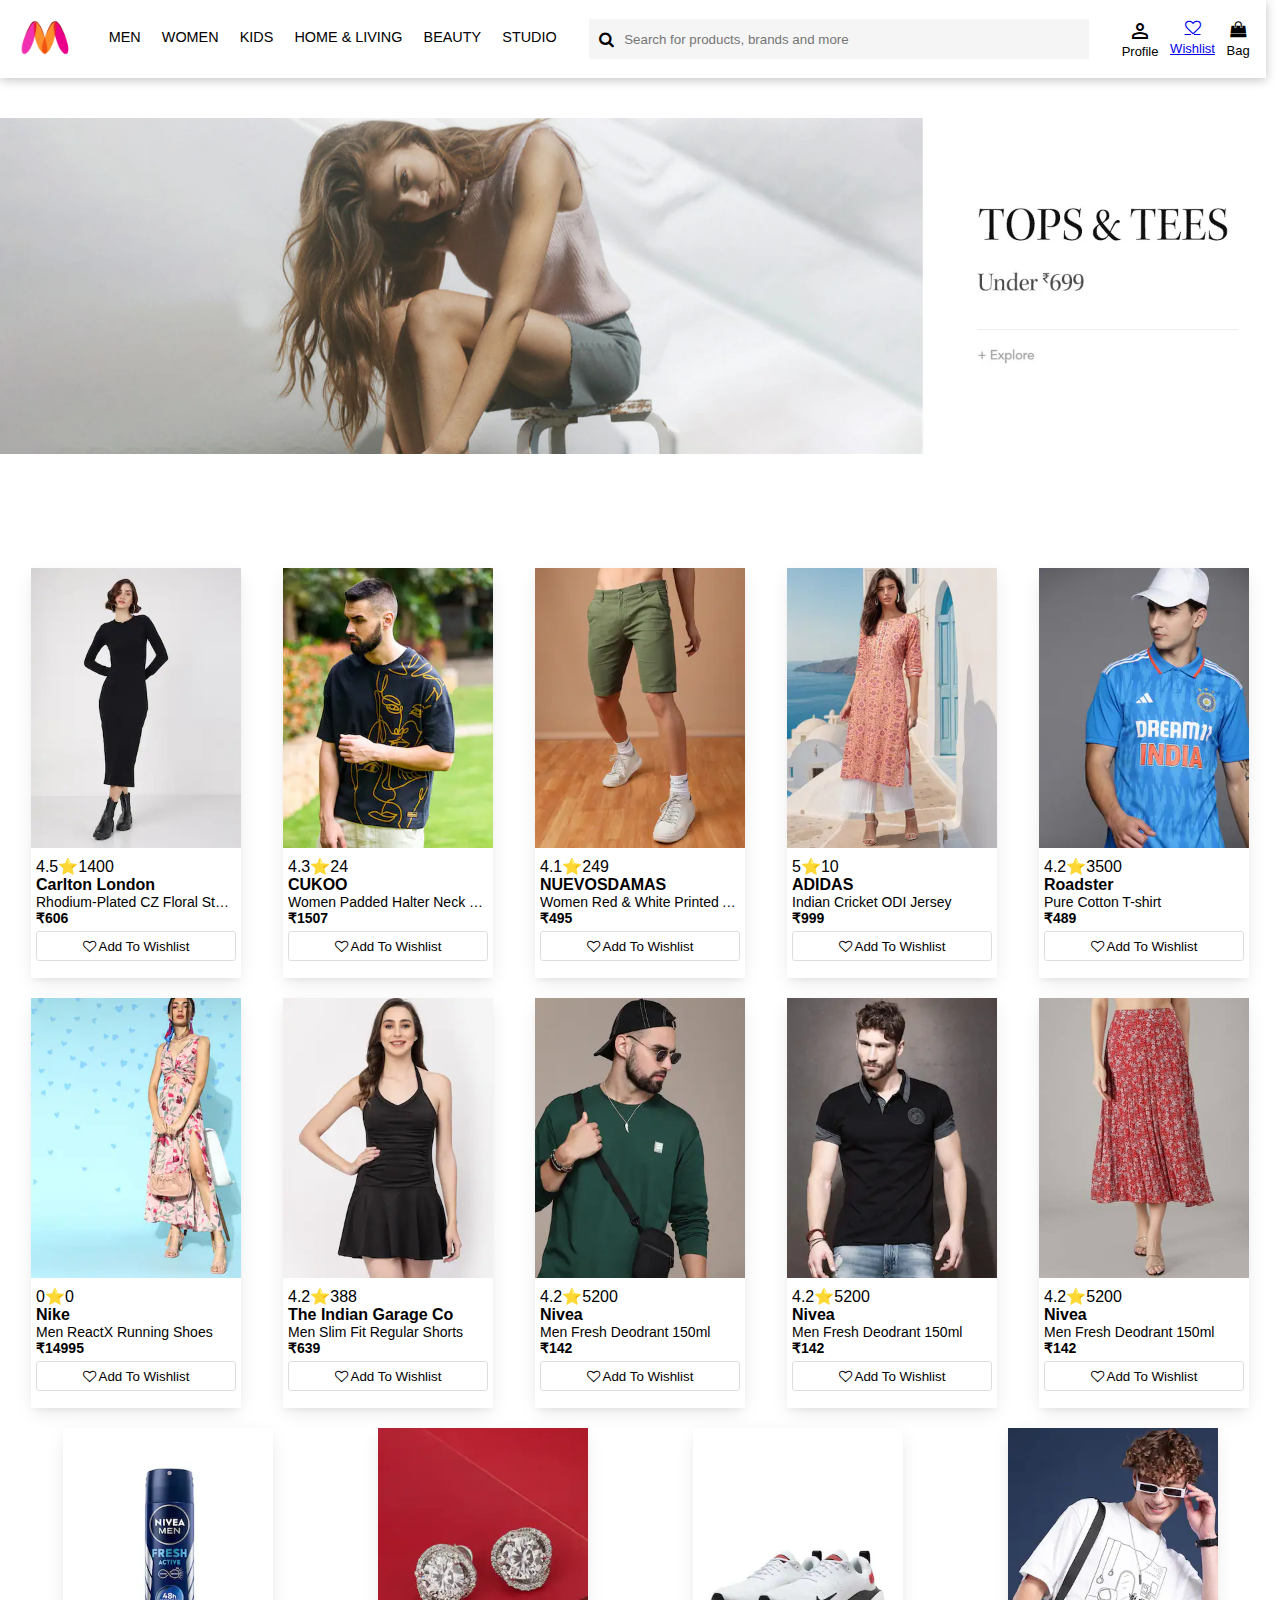
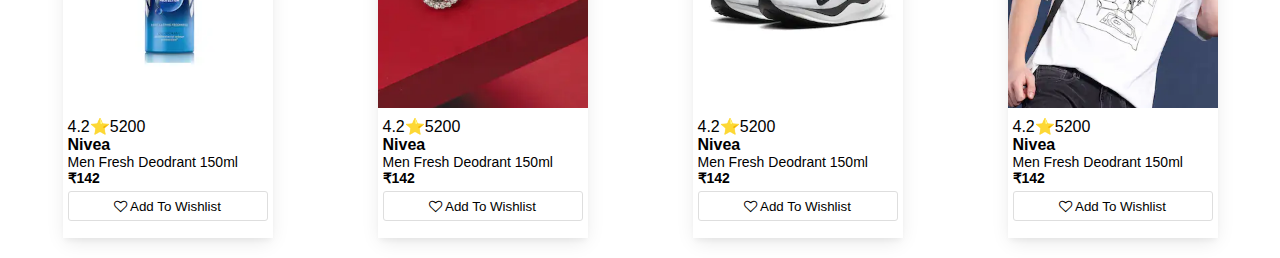
==== index.html @ fc10c4d9 "Add all files" ====
<!DOCTYPE html>
<html lang="en">
<head>
    <link rel="stylesheet" href="https://cdnjs.cloudflare.com/ajax/libs/font-awesome/4.7.0/css/font-awesome.min.css">
    <link href="https://fonts.googleapis.com/icon?family=Material+Icons"
      rel="stylesheet">
    <link rel="stylesheet" href="https://fonts.googleapis.com/css2?family=Material+Symbols+Outlined:opsz,wght,FILL,GRAD@20..48,100..700,0..1,-50..200" />
    <link rel="stylesheet" href="style.css">
    <title>Myntra</title>
</head>
<body>
    <header class="header-nav"></header>
    <div class="slideshow-container"></div>
    <main>
        <div class="shopByCategoty"></div>  
        <div class="shop-items-container"></div>
    </main>

    <footer></footer>
    <!-- <script type="module" src="./data/items.js"></script> -->
    <script src="./data/items.js"></script>
    <script src="./Script/header.js"></script> <!-- header.js has script for both navbar-->
    <script src="./Script/script.js"></script>
    <script src="./Script/slider.js"></script>
</body>
</html>
---- style.css ----
*{
    margin:0;
    padding: 0;
    box-sizing: border-box;
    font-family: Assistant,-apple-system,BlinkMacSystemFont,Segoe UI,Roboto,Helvetica,Arial,sans-serif;
    -webkit-font-smoothing: antialiased;
}
header{
    /* position: fixed;  */
    height: 78px;
    width: 98.9vw;
    display: flex;
    justify-content: space-around;
    align-items: center;
    background-color: #ffffff;
    box-shadow: rgba(0, 0, 0, 0.24) 0px 2px 10px;
}

nav{
    width: 35vw;
}

nav ul{
    display: flex;
    justify-content: space-between;
    font-size: .9rem;
    font-weight: 500;
}

nav ul div{
    padding: 27px 0;
    border-bottom: 5px solid white
}
/* nav ul div:hover{
    border-color: aqua;
} */
.searchBar{
    min-width: 500px;
    height: 40px;
    display: flex;
    align-items: center;
    justify-content: space-between;
    background-color: #f5f5f6;
}
.searchIcon{
    padding: 10px;
    background-color: #f5f5f6;
}

.searchBar input{
    outline: none;
    border: none;
    height: 20px;
    flex-grow: 1;
    background-color: #f5f5f6;
}
.searchBar input:focus{
    outline: none;
    border: none;
    
}

.actionBar{
    width: 10vw;
    height: 41px;
    display: flex;
    justify-content: space-between;
}
.actionContainer{
    display: flex;
    flex-direction: column;
    align-items: center;
    justify-content: center;
}
.actionContainer:hover{
    cursor: pointer;
}



.slideshow-container{
margin-top: 40px;
}

.fade {
    animation-name: fade;
    animation-duration: 2s;
  }
  
  @keyframes fade {
    from {opacity: .4} 
    to {opacity: 1}
  }

.shopByCategoty{
    margin-top: 90px;
}
.shopByCategoty .tag{
    color: #3e4152;
    font-size: 1.6rem;
    word-spacing: 5px;
    letter-spacing: 5px;
    margin-left: 44px;
    margin-bottom: 50px;
}
.categoryItems{
    display: flex;
    flex-wrap: wrap;
    justify-content: space-evenly;
}
.categoryItems a .categoryItemImg{
    width: 240px;
}


/* .shop-items-container{
    width: 100vw;
} */
.shop-items-container{
    display: flex;
    flex-wrap: wrap;
    justify-content: space-around;
    gap: 20px;
    padding: 20px;
    margin-top: 50px;
}
.item-container{
    background-color: rgb(255, 255, 255);
    height: 410px;
    width: 210px;
    display: flex;
    flex-direction: column;
    box-shadow: rgba(0, 0, 0, 0.1) 0px 6px 19px -3px, rgba(0, 0, 0, 0.05) 0px 4px 6px -2px;
}
.item-info{
    padding: 5px;
}
.truncate{
    white-space: nowrap;
    overflow: hidden;
    text-overflow: ellipsis;
}
.add-to-wishlist{
    width: 200px;
    height: 30px;
    margin-top: 5px;
    background: #ffffff;
    border: 1px solid rgb(222, 222, 222);
    border-radius: 3px;
}
.add-to-wishlist:hover{
    cursor: pointer;
    border-color: #3e4152;
}
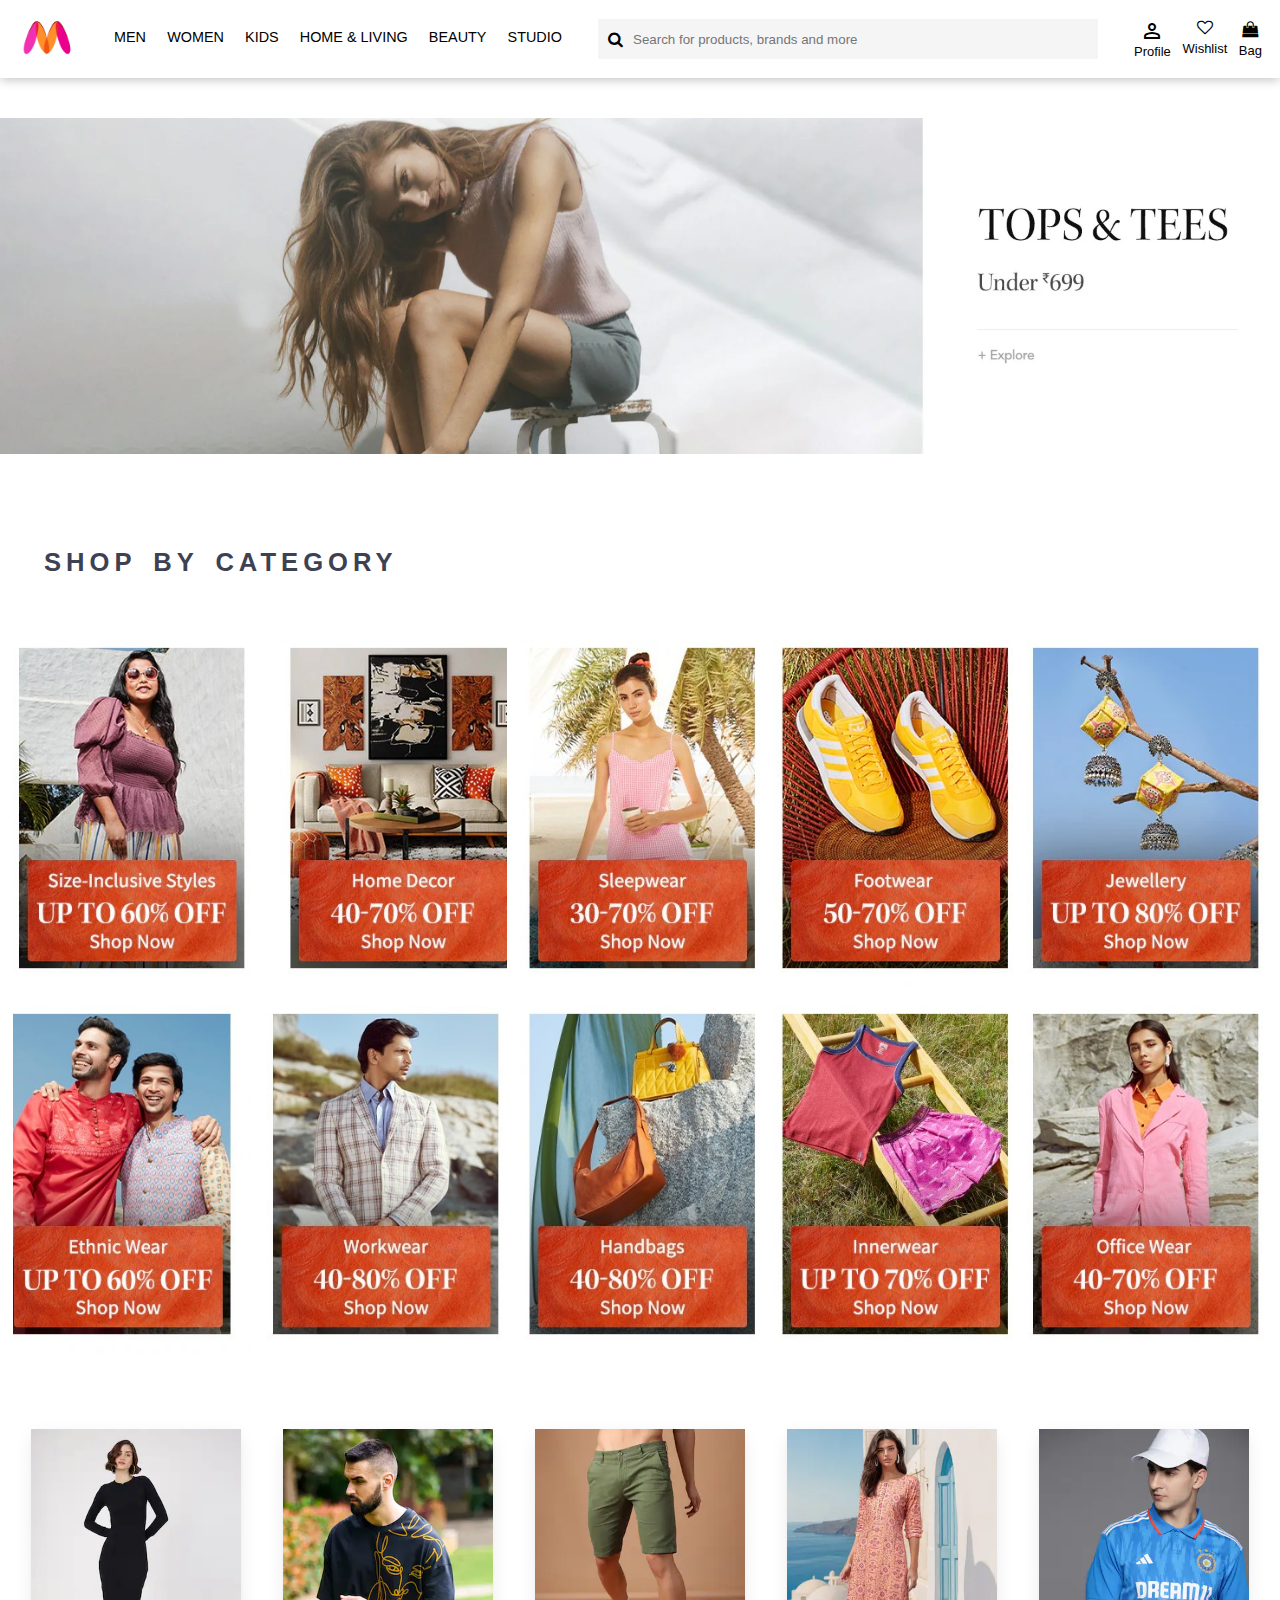
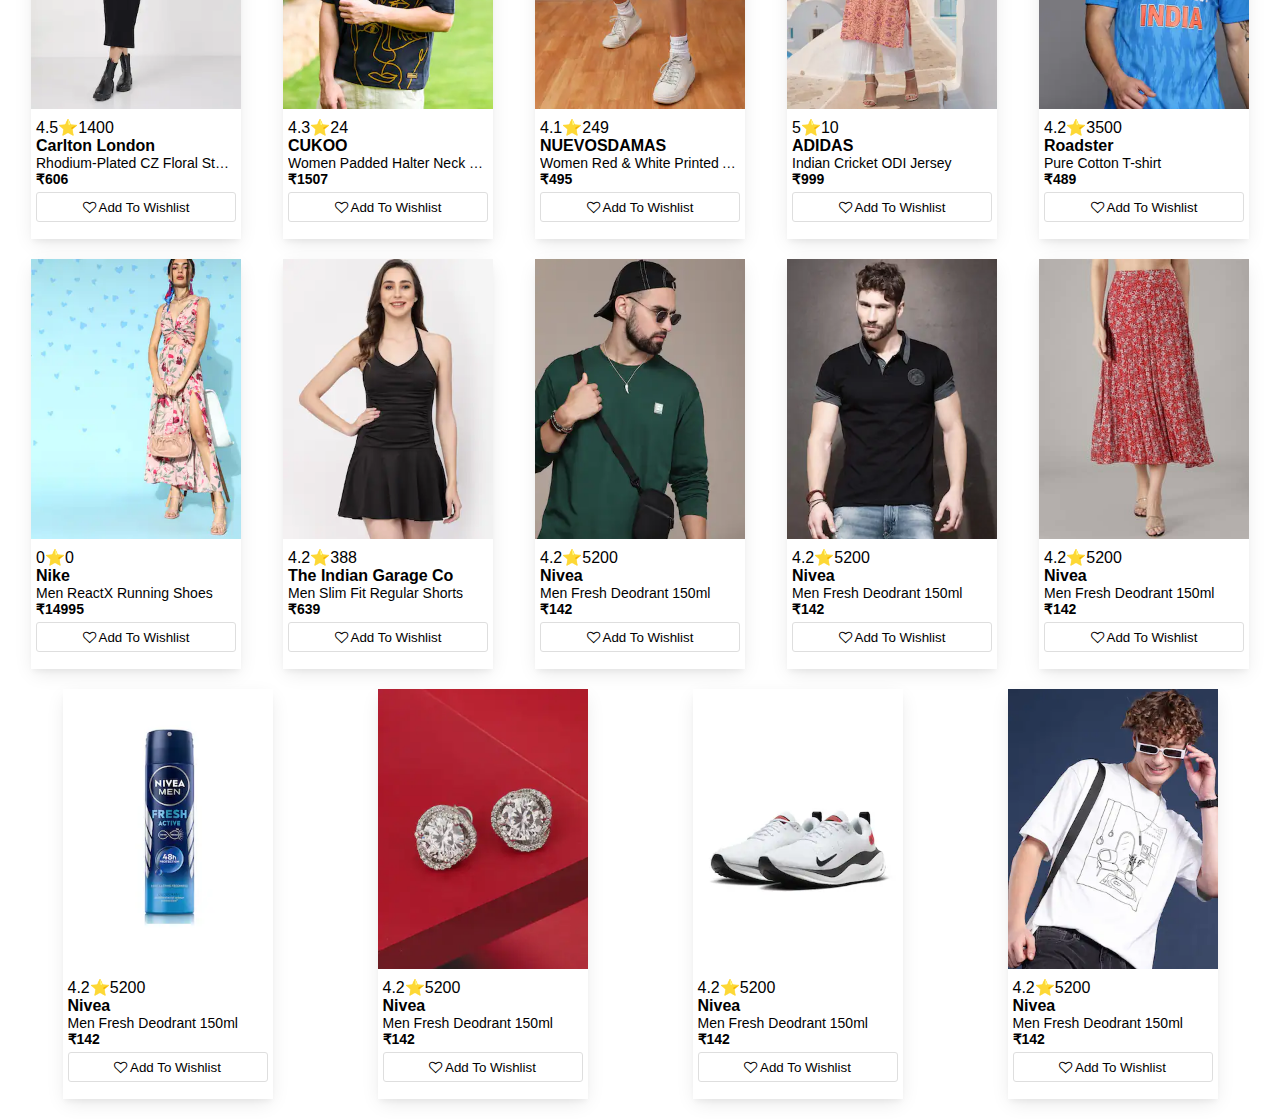
==== commit ee12bd73: "fixed items not loading in the wishList page along with other minor changes" ====
--- a/index.html
+++ b/index.html
@@ -13,9 +13,10 @@
     <div class="slideshow-container"></div>
     <main>
         <div class="shopByCategoty"></div>  
-        <div class="shop-items-container"></div>
+        <div class="shop-items-container">
+            
+        </div>
     </main>
-
     <footer></footer>
     <!-- <script type="module" src="./data/items.js"></script> -->
     <script src="./data/items.js"></script>
--- a/style.css
+++ b/style.css
@@ -8,7 +8,7 @@
 header{
     /* position: fixed;  */
     height: 78px;
-    width: 98.9vw;
+    /* width: 99vw; */
     display: flex;
     justify-content: space-around;
     align-items: center;
